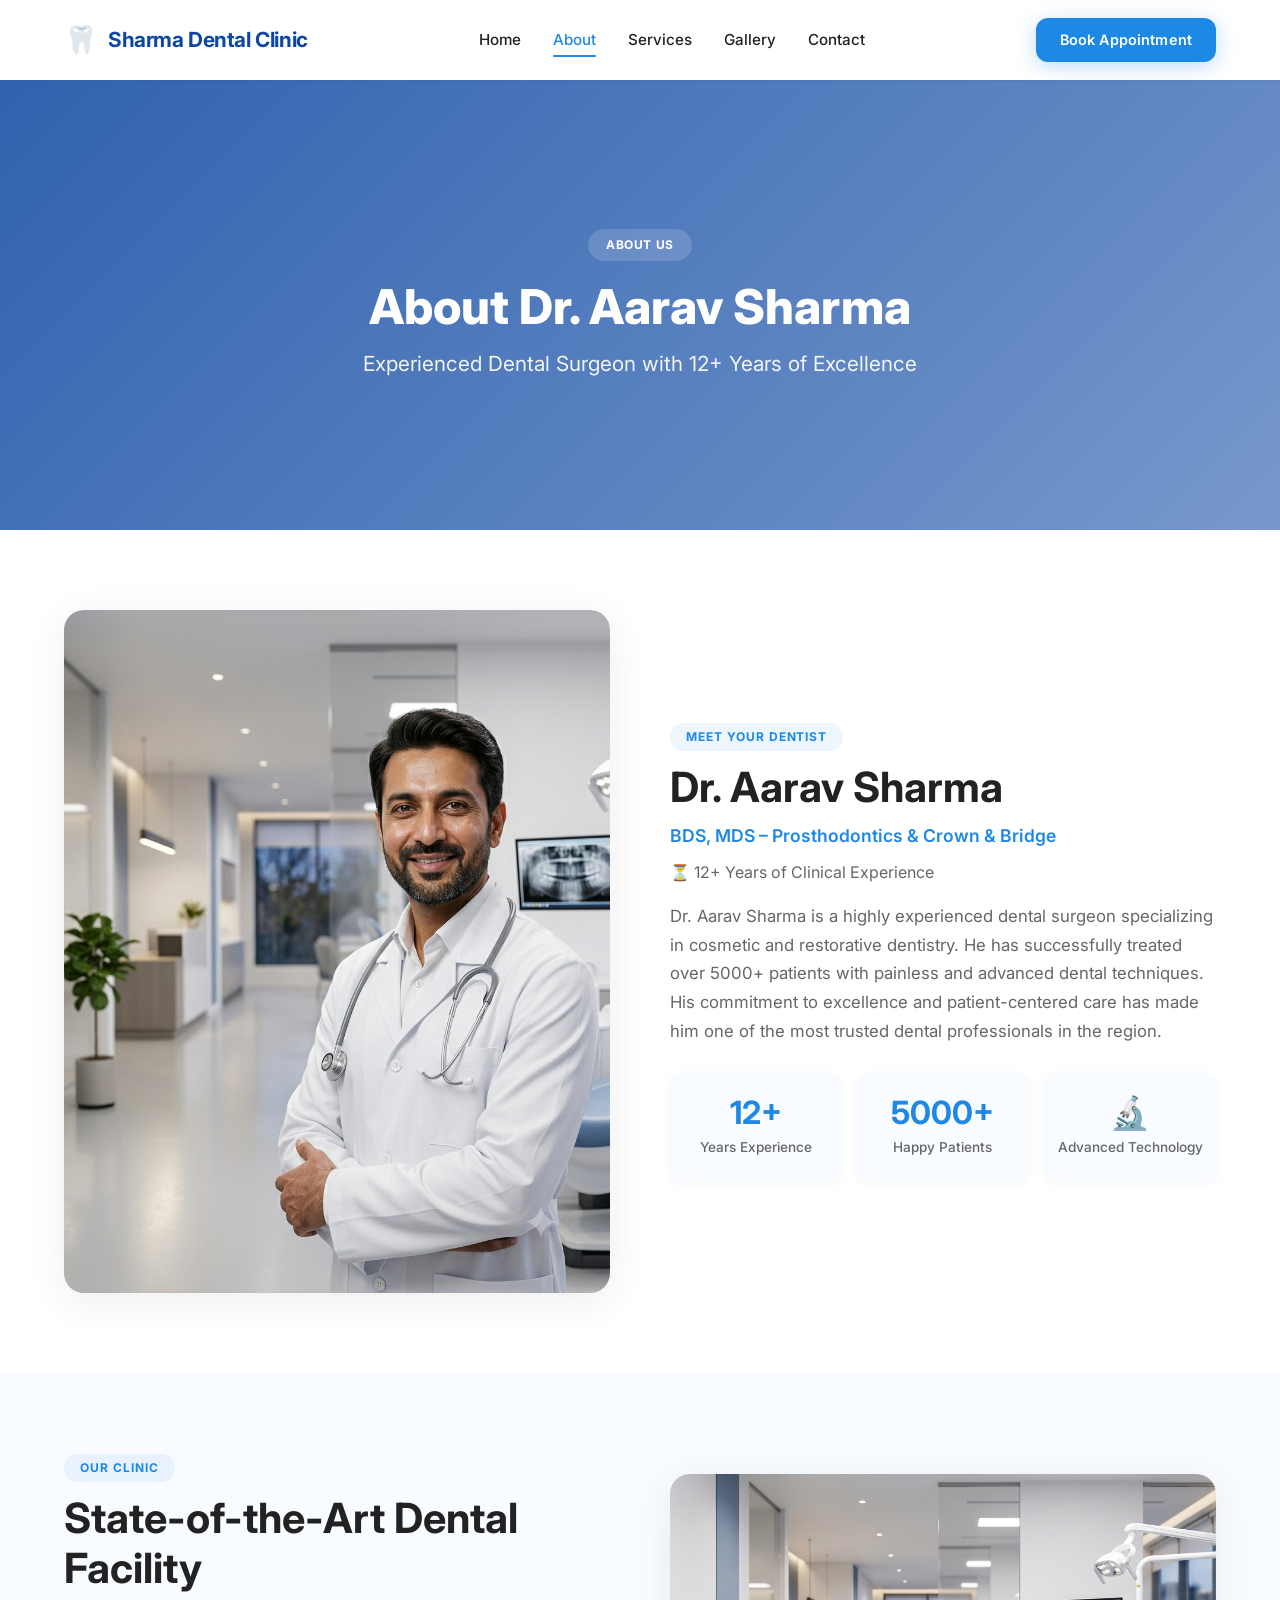
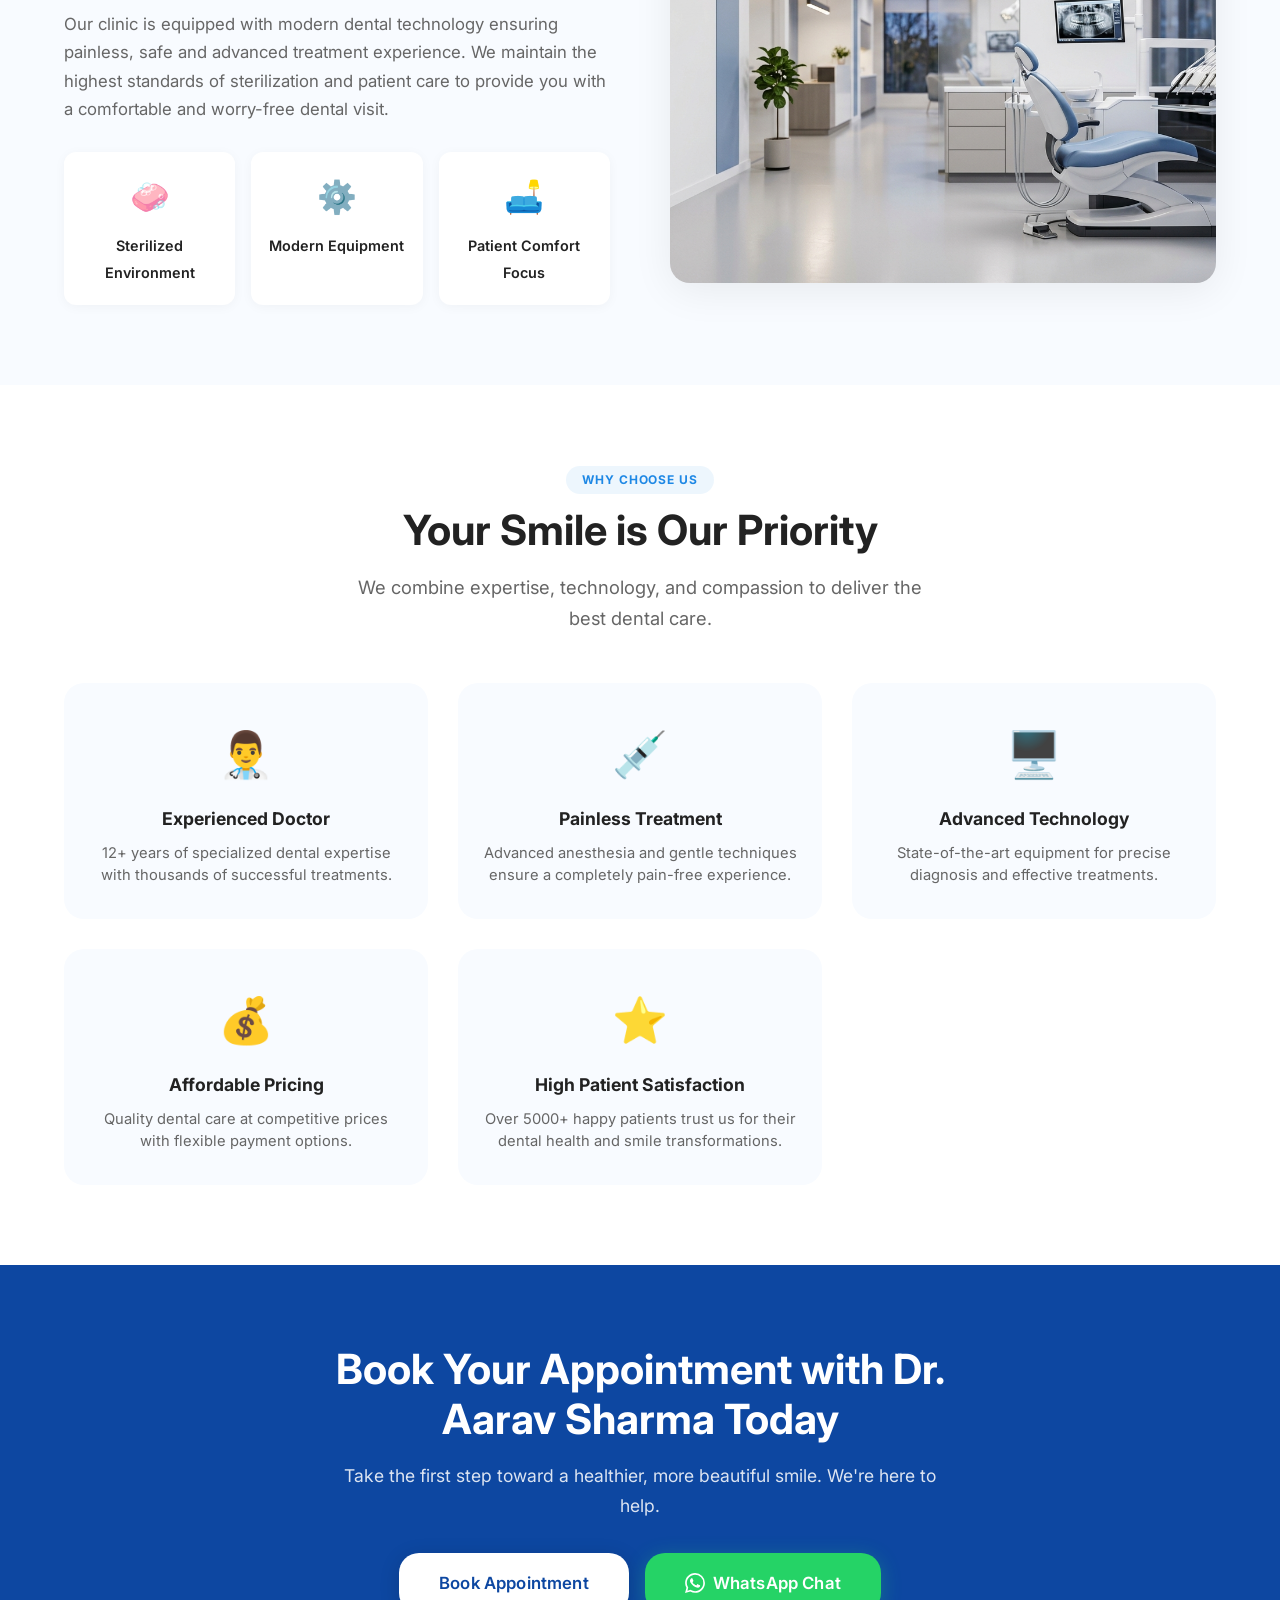
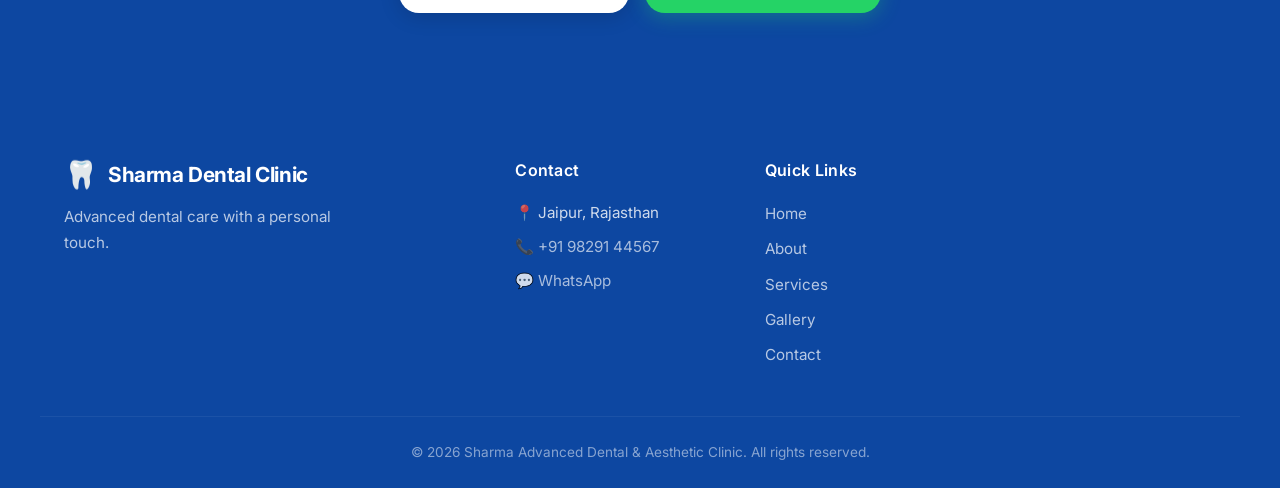
==== about.html @ 21d26232 "Initial commit" ====
<!DOCTYPE html>
<html lang="en">
<head>
    <meta charset="UTF-8" />
    <meta name="viewport" content="width=device-width, initial-scale=1.0" />
    <title>About Dr. Aarav Sharma | Sharma Advanced Dental & Aesthetic Clinic</title>
    <link rel="stylesheet" href="style.css" />
    <link rel="preconnect" href="https://fonts.googleapis.com" />
    <link rel="preconnect" href="https://fonts.gstatic.com" crossorigin />
    <link href="https://fonts.googleapis.com/css2?family=Inter:opsz,wght@14..32,300;14..32,400;14..32,500;14..32,600;14..32,700;14..32,800&display=swap" rel="stylesheet" />
</head>
<body>

    <!-- ========== HEADER ========== -->
    <header class="header">
        <div class="container header-inner">
            <a href="index.html" class="logo">
                <span class="logo-icon">🦷</span>
                <span class="logo-text">Sharma Dental Clinic</span>
            </a>
            <nav class="nav" id="mainNav">
                <ul class="nav-list">
                    <li><a href="index.html">Home</a></li>
                    <li><a href="about.html" class="active">About</a></li>
                    <li><a href="services.html">Services</a></li>
                    <li><a href="gallery.html">Gallery</a></li>
                    <li><a href="contact.html">Contact</a></li>
                </ul>
            </nav>
            <a href="contact.html" class="btn btn-primary btn-appointment">Book Appointment</a>
            <button class="hamburger" id="hamburgerBtn" aria-label="Toggle navigation">
                <span></span><span></span><span></span>
            </button>
        </div>
    </header>

    <!-- ========== HERO ABOUT ========== -->
    <section class="page-hero" id="about-hero" style="background-image: url('https://images.unsplash.com/photo-1588337365216-dc76d8062fe8?w=1600&q=80'); background-size: cover; background-position: center;">
        <div class="page-hero-overlay" style="background: linear-gradient(135deg, rgba(13, 71, 161, 0.85) 0%, rgba(13, 71, 161, 0.55) 100%);">
            <div class="container page-hero-content">
                <span class="hero-badge">About Us</span>
                <h1 class="page-hero-title">About Dr. Aarav Sharma</h1>
                <p class="page-hero-subtitle">Experienced Dental Surgeon with 12+ Years of Excellence</p>
            </div>
        </div>
    </section>

    <!-- ========== DOCTOR PROFILE ========== -->
    <section class="doctor-profile">
        <div class="container doctor-profile-inner">
            <div class="doctor-profile-image">
                <img src="doctor-profile.png" alt="Dr. Aarav Sharma" width="500" height="600" loading="lazy" />
            </div>
            <div class="doctor-profile-content">
                <span class="section-tag">Meet Your Dentist</span>
                <h2 class="section-title">Dr. Aarav Sharma</h2>
                <p class="doctor-qualification">BDS, MDS – Prosthodontics &amp; Crown &amp; Bridge</p>
                <p class="doctor-experience">⏳ 12+ Years of Clinical Experience</p>
                <p class="doctor-bio">
                    Dr. Aarav Sharma is a highly experienced dental surgeon specializing in cosmetic and restorative dentistry. He has successfully treated over 5000+ patients with painless and advanced dental techniques. His commitment to excellence and patient-centered care has made him one of the most trusted dental professionals in the region.
                </p>
                <div class="doctor-stats">
                    <div class="stat-item">
                        <span class="stat-number">12+</span>
                        <span class="stat-label">Years Experience</span>
                    </div>
                    <div class="stat-item">
                        <span class="stat-number">5000+</span>
                        <span class="stat-label">Happy Patients</span>
                    </div>
                    <div class="stat-item">
                        <span class="stat-number">🔬</span>
                        <span class="stat-label">Advanced Technology</span>
                    </div>
                </div>
            </div>
        </div>
    </section>

    <!-- ========== CLINIC INTERIOR ========== -->
    <section class="clinic-interior">
        <div class="container clinic-interior-inner">
            <div class="clinic-interior-content">
                <span class="section-tag">Our Clinic</span>
                <h2 class="section-title">State-of-the-Art Dental Facility</h2>
                <p class="clinic-interior-text">
                    Our clinic is equipped with modern dental technology ensuring painless, safe and advanced treatment experience. We maintain the highest standards of sterilization and patient care to provide you with a comfortable and worry-free dental visit.
                </p>
                <div class="clinic-features">
                    <div class="clinic-feature">
                        <span class="feature-icon">🧼</span>
                        <span class="feature-label">Sterilized Environment</span>
                    </div>
                    <div class="clinic-feature">
                        <span class="feature-icon">⚙️</span>
                        <span class="feature-label">Modern Equipment</span>
                    </div>
                    <div class="clinic-feature">
                        <span class="feature-icon">🛋️</span>
                        <span class="feature-label">Patient Comfort Focus</span>
                    </div>
                </div>
            </div>
            <div class="clinic-interior-image">
                <img src="clinic-interior.png" alt="Modern Dental Clinic Interior" width="600" height="450" loading="lazy" />
            </div>
        </div>
    </section>

    <!-- ========== WHY CHOOSE US ========== -->
    <section class="why-choose">
        <div class="container">
            <div class="why-choose-header">
                <span class="section-tag">Why Choose Us</span>
                <h2 class="section-title">Your Smile is Our Priority</h2>
                <p class="section-subtitle">
                    We combine expertise, technology, and compassion to deliver the best dental care.
                </p>
            </div>
            <div class="why-choose-grid">
                <div class="why-choose-card">
                    <div class="why-choose-icon">👨‍⚕️</div>
                    <h3 class="why-choose-title">Experienced Doctor</h3>
                    <p class="why-choose-desc">12+ years of specialized dental expertise with thousands of successful treatments.</p>
                </div>
                <div class="why-choose-card">
                    <div class="why-choose-icon">💉</div>
                    <h3 class="why-choose-title">Painless Treatment</h3>
                    <p class="why-choose-desc">Advanced anesthesia and gentle techniques ensure a completely pain-free experience.</p>
                </div>
                <div class="why-choose-card">
                    <div class="why-choose-icon">🖥️</div>
                    <h3 class="why-choose-title">Advanced Technology</h3>
                    <p class="why-choose-desc">State-of-the-art equipment for precise diagnosis and effective treatments.</p>
                </div>
                <div class="why-choose-card">
                    <div class="why-choose-icon">💰</div>
                    <h3 class="why-choose-title">Affordable Pricing</h3>
                    <p class="why-choose-desc">Quality dental care at competitive prices with flexible payment options.</p>
                </div>
                <div class="why-choose-card">
                    <div class="why-choose-icon">⭐</div>
                    <h3 class="why-choose-title">High Patient Satisfaction</h3>
                    <p class="why-choose-desc">Over 5000+ happy patients trust us for their dental health and smile transformations.</p>
                </div>
            </div>
        </div>
    </section>

    <!-- ========== CALL TO ACTION ========== -->
    <section class="cta">
        <div class="container cta-inner">
            <h2 class="cta-title">Book Your Appointment with Dr. Aarav Sharma Today</h2>
            <p class="cta-text">
                Take the first step toward a healthier, more beautiful smile. We're here to help.
            </p>
            <div class="cta-buttons">
                <a href="contact.html" class="btn btn-primary btn-lg">
                    Book Appointment
                </a>
                <a href="https://wa.me/919829144567" target="_blank" class="btn btn-whatsapp btn-lg">
                    <svg width="20" height="20" viewBox="0 0 24 24" fill="none" xmlns="http://www.w3.org/2000/svg">
                        <path d="M17.472 14.382c-.297-.149-1.758-.867-2.03-.967-.273-.099-.471-.148-.67.15-.197.297-.767.966-.94 1.164-.173.199-.347.223-.644.075-.297-.15-1.255-.463-2.39-1.475-.883-.788-1.48-1.761-1.653-2.059-.173-.297-.018-.458.13-.606.134-.133.298-.347.446-.52.149-.174.198-.298.298-.497.099-.198.05-.371-.025-.52-.075-.149-.669-1.612-.916-2.207-.242-.579-.487-.5-.669-.51-.173-.008-.371-.01-.57-.01-.198 0-.52.074-.792.372-.272.297-1.04 1.016-1.04 2.479 0 1.462 1.065 2.875 1.213 3.074.149.198 2.096 3.2 5.077 4.487.709.306 1.262.489 1.694.625.712.227 1.36.195 1.871.118.571-.085 1.758-.719 2.006-1.413.248-.694.248-1.289.173-1.413-.074-.124-.272-.198-.57-.347m-5.421 7.403h-.004a9.87 9.87 0 01-5.031-1.378l-.361-.214-3.741.982.998-3.648-.235-.374a9.86 9.86 0 01-1.51-5.26c.001-5.45 4.436-9.884 9.888-9.884 2.64 0 5.122 1.03 6.988 2.898a9.825 9.825 0 012.893 6.994c-.003 5.45-4.437 9.884-9.885 9.884m8.413-18.297A11.815 11.815 0 0012.05 0C5.495 0 .16 5.335.157 11.892c0 2.096.547 4.142 1.588 5.945L.057 24l6.305-1.654a11.882 11.882 0 005.683 1.448h.005c6.554 0 11.89-5.335 11.893-11.893a11.821 11.821 0 00-3.48-8.413z" fill="currentColor"/>
                    </svg>
                    WhatsApp Chat
                </a>
            </div>
        </div>
    </section>

    <!-- ========== FOOTER ========== -->
    <footer class="footer" id="contact">
        <div class="container footer-inner">
            <div class="footer-brand">
                <a href="index.html" class="logo">
                    <span class="logo-icon">🦷</span>
                    <span class="logo-text">Sharma Dental Clinic</span>
                </a>
                <p class="footer-tagline">
                    Advanced dental care with a personal touch.
                </p>
            </div>
            <div class="footer-contact">
                <h4 class="footer-heading">Contact</h4>
                <p class="footer-address">📍 Jaipur, Rajasthan</p>
                <p class="footer-phone">📞 <a href="tel:+919829144567">+91 98291 44567</a></p>
                <p class="footer-whatsapp">💬 <a href="https://wa.me/919829144567" target="_blank">WhatsApp</a></p>
            </div>
            <div class="footer-links">
                <h4 class="footer-heading">Quick Links</h4>
                <ul>
                    <li><a href="index.html">Home</a></li>
                    <li><a href="about.html">About</a></li>
                    <li><a href="services.html">Services</a></li>
                    <li><a href="gallery.html">Gallery</a></li>
                    <li><a href="contact.html">Contact</a></li>
                </ul>
            </div>
        </div>
        <div class="footer-bottom">
            <div class="container">
                <p class="footer-copy">
                    &copy; 2026 Sharma Advanced Dental &amp; Aesthetic Clinic. All rights reserved.
                </p>
            </div>
        </div>
    </footer>

    <!-- ========== NAVIGATION JAVASCRIPT ========== -->
    <script>
        document.addEventListener('DOMContentLoaded', function() {
            const hamburger = document.getElementById('hamburgerBtn');
            const nav = document.getElementById('mainNav');

            if (hamburger && nav) {
                hamburger.addEventListener('click', function() {
                    hamburger.classList.toggle('open');
                    nav.classList.toggle('open');
                });

                const navLinks = nav.querySelectorAll('a');
                navLinks.forEach(function(link) {
                    link.addEventListener('click', function() {
                        hamburger.classList.remove('open');
                        nav.classList.remove('open');
                    });
                });
            }
        });
    </script>
</body>
</html>
---- style.css ----
﻿/* ============================================================
   PREMIUM DENTAL CLINIC — COMPLETE REDESIGN
   Modern · Trustworthy · Conversion-Focused
   ============================================================ */

/* ----- ROOT VARIABLES ----- */
:root {
    /* Colours */
    --primary: #1E88E5;
    --primary-dark: #1565C0;
    --primary-darker: #0D47A1;
    --primary-light: #64B5F6;
    --primary-bg: #EAF4FF;
    --page-bg: #F8FBFF;
    --white: #FFFFFF;
    --text-dark: #222222;
    --text-secondary: #666666;
    --text-light: #888888;
    --success: #00A86B;

    /* Shadows — premium soft layering */
    --shadow-sm: 0 2px 12px rgba(0, 0, 0, 0.04);
    --shadow-md: 0 8px 40px rgba(0, 0, 0, 0.07);
    --shadow-lg: 0 16px 64px rgba(0, 0, 0, 0.10);
    --shadow-xl: 0 24px 80px rgba(0, 0, 0, 0.14);

    /* Border radii */
    --radius-sm: 8px;
    --radius: 12px;
    --radius-lg: 20px;
    --radius-xl: 28px;

    /* Transitions */
    --transition: 0.3s cubic-bezier(0.4, 0, 0.2, 1);
    --transition-slow: 0.5s cubic-bezier(0.4, 0, 0.2, 1);
    --transition-bounce: 0.5s cubic-bezier(0.34, 1.56, 0.64, 1);

    /* Typography */
    --font: 'Inter', -apple-system, BlinkMacSystemFont, 'Segoe UI', Roboto, Helvetica, Arial, sans-serif;
    --max-width: 1200px;
    --header-height: 80px;
    --section-spacing: 80px;
    --section-spacing-mobile: 60px;
}

/* ----- RESET & BASE ----- */
*,
*::before,
*::after {
    margin: 0;
    padding: 0;
    box-sizing: border-box;
}

html {
    scroll-behavior: smooth;
    -webkit-font-smoothing: antialiased;
    -moz-osx-font-smoothing: grayscale;
}

body {
    font-family: var(--font);
    color: var(--text-dark);
    background: var(--page-bg);
    line-height: 1.7;
    overflow-x: hidden;
}

img {
    max-width: 100%;
    display: block;
    height: auto;
}

a {
    text-decoration: none;
    color: inherit;
    transition: var(--transition);
}

ul {
    list-style: none;
}

/* ----- CONTAINER ----- */
.container {
    max-width: var(--max-width);
    margin: 0 auto;
    padding: 0 24px;
}

/* ============================================================
   TYPOGRAPHY SYSTEM
   ============================================================ */
.section-tag {
    display: inline-block;
    font-size: 0.75rem;
    font-weight: 700;
    letter-spacing: 0.08em;
    text-transform: uppercase;
    color: var(--primary);
    background: rgba(30, 136, 229, 0.08);
    padding: 4px 16px;
    border-radius: 50px;
    margin-bottom: 12px;
}

.section-title {
    font-size: 2.6rem;
    font-weight: 700;
    line-height: 1.2;
    color: var(--text-dark);
    margin-bottom: 16px;
}

.section-subtitle {
    font-size: 1.15rem;
    color: var(--text-secondary);
    max-width: 600px;
    margin: 0 auto;
}

/* ============================================================
   BUTTON SYSTEM
   ============================================================ */
.btn {
    display: inline-flex;
    align-items: center;
    justify-content: center;
    gap: 8px;
    font-family: var(--font);
    font-weight: 600;
    font-size: 0.95rem;
    padding: 14px 30px;
    border-radius: var(--radius);
    border: none;
    cursor: pointer;
    transition: var(--transition);
    text-align: center;
    white-space: nowrap;
    position: relative;
    overflow: hidden;
    letter-spacing: 0.01em;
}

/* Ripple overlay */
.btn::after {
    content: '';
    position: absolute;
    inset: 0;
    background: rgba(255, 255, 255, 0.12);
    opacity: 0;
    transition: var(--transition);
}

.btn:hover::after {
    opacity: 1;
}

.btn:hover {
    transform: scale(1.04) translateY(-3px);
    box-shadow: var(--shadow-lg);
}

.btn:active {
    transform: scale(0.97);
}

.btn-primary {
    background: var(--primary);
    color: var(--white);
    box-shadow: 0 4px 20px rgba(30, 136, 229, 0.30);
}

.btn-primary:hover {
    background: var(--primary-dark);
    box-shadow: 0 8px 32px rgba(30, 136, 229, 0.40);
}

.btn-secondary {
    background: var(--white);
    color: var(--primary);
    border: 2px solid var(--primary);
}

.btn-secondary:hover {
    background: var(--primary);
    color: var(--white);
    border-color: var(--primary);
}

.btn-whatsapp {
    background: #25D366;
    color: var(--white);
    box-shadow: 0 4px 20px rgba(37, 211, 102, 0.30);
}

.btn-whatsapp:hover {
    background: #1DA851;
    box-shadow: 0 8px 32px rgba(37, 211, 102, 0.40);
}

.btn-lg {
    padding: 16px 40px;
    font-size: 1.05rem;
    border-radius: var(--radius-lg);
}

.btn-appointment {
    padding: 10px 24px;
    font-size: 0.9rem;
    flex-shrink: 0;
}

/* ----- Floating WhatsApp (fixed) ----- */
.whatsapp-float {
    position: fixed;
    bottom: 28px;
    right: 28px;
    z-index: 999;
    display: flex;
    align-items: center;
    justify-content: center;
    width: 60px;
    height: 60px;
    border-radius: 50%;
    background: #25D366;
    color: var(--white);
    font-size: 2rem;
    box-shadow: 0 4px 24px rgba(37, 211, 102, 0.40);
    transition: var(--transition);
    animation: pulse-whatsapp 2.5s ease-in-out infinite;
}

.whatsapp-float:hover {
    transform: scale(1.10) translateY(-4px);
    box-shadow: 0 8px 40px rgba(37, 211, 102, 0.55);
}

@keyframes pulse-whatsapp {
    0%,
    100% {
        box-shadow: 0 4px 24px rgba(37, 211, 102, 0.40);
    }
    50% {
        box-shadow: 0 4px 40px rgba(37, 211, 102, 0.65);
    }
}

/* ============================================================
   HEADER / NAVIGATION
   ============================================================ */
.header {
    position: sticky;
    top: 0;
    z-index: 1000;
    background: rgba(255, 255, 255, 0.92);
    backdrop-filter: blur(12px);
    -webkit-backdrop-filter: blur(12px);
    box-shadow: 0 1px 0 rgba(0, 0, 0, 0.04);
    transition: var(--transition);
    height: var(--header-height);
}

.header.scrolled {
    box-shadow: var(--shadow-sm);
}

.header-inner {
    display: flex;
    align-items: center;
    justify-content: space-between;
    height: 100%;
    gap: 20px;
}

.logo {
    display: flex;
    align-items: center;
    gap: 10px;
    font-weight: 700;
    font-size: 1.3rem;
    color: var(--primary-darker);
    flex-shrink: 0;
}

.logo-icon {
    font-size: 1.7rem;
    line-height: 1;
}

.logo-text {
    letter-spacing: -0.02em;
}

.nav {
    display: flex;
    align-items: center;
}

.nav-list {
    display: flex;
    align-items: center;
    gap: 32px;
}

.nav-list a {
    font-weight: 500;
    font-size: 0.95rem;
    color: var(--text-dark);
    padding: 6px 0;
    position: relative;
    transition: var(--transition);
}

/* Underline hover & active */
.nav-list a::after {
    content: '';
    position: absolute;
    bottom: -2px;
    left: 0;
    width: 0;
    height: 2.5px;
    background: var(--primary);
    border-radius: 4px;
    transition: var(--transition);
}

.nav-list a:hover::after,
.nav-list a.active::after {
    width: 100%;
}

.nav-list a:hover {
    color: var(--primary);
}

.nav-list a.active {
    color: var(--primary);
}

/* Hamburger (hidden on desktop) */
.hamburger {
    display: none;
    flex-direction: column;
    gap: 5px;
    background: none;
    border: none;
    cursor: pointer;
    padding: 6px;
    z-index: 1001;
}

.hamburger span {
    display: block;
    width: 28px;
    height: 2.5px;
    background: var(--text-dark);
    border-radius: 4px;
    transition: var(--transition);
    transform-origin: center;
}

.hamburger.open span:nth-child(1) {
    transform: rotate(45deg) translate(5px, 5px);
}

.hamburger.open span:nth-child(2) {
    opacity: 0;
}

.hamburger.open span:nth-child(3) {
    transform: rotate(-45deg) translate(5px, -5px);
}

/* ============================================================
   HERO SECTION
   ============================================================ */
.hero {
    position: relative;
    min-height: 90vh;
    display: flex;
    align-items: center;
    background-size: cover;
    background-position: center;
    background-repeat: no-repeat;
    overflow: hidden;
}

.hero-overlay {
    position: absolute;
    inset: 0;
    background: linear-gradient(135deg, rgba(13, 71, 161, 0.70) 0%, rgba(13, 71, 161, 0.30) 100%);
    display: flex;
    align-items: center;
}

.hero-content {
    position: relative;
    z-index: 2;
    max-width: 720px;
    color: var(--white);
    padding: 40px 0;
}

.hero-badge {
    display: inline-block;
    font-size: 0.75rem;
    font-weight: 700;
    letter-spacing: 0.05em;
    text-transform: uppercase;
    background: rgba(255, 255, 255, 0.15);
    backdrop-filter: blur(4px);
    padding: 6px 18px;
    border-radius: 50px;
    margin-bottom: 20px;
}

.hero-title {
    font-size: 3.6rem;
    font-weight: 800;
    line-height: 1.08;
    margin-bottom: 16px;
}

.hero-subtitle {
    font-size: 1.3rem;
    font-weight: 400;
    opacity: 0.92;
    margin-bottom: 12px;
}

.hero-doctor {
    font-size: 1.05rem;
    opacity: 0.95;
    display: flex;
    flex-wrap: wrap;
    align-items: center;
    gap: 6px 12px;
    margin-bottom: 32px;
}

.hero-doctor .highlight {
    font-weight: 700;
    color: #FFD54F;
    background: rgba(255, 213, 79, 0.15);
    padding: 2px 12px;
    border-radius: 50px;
}

.hero-doctor .separator {
    opacity: 0.5;
}

.hero-buttons {
    display: flex;
    flex-wrap: wrap;
    gap: 16px;
}

.hero-buttons .btn {
    min-width: 180px;
}

/* ============================================================
   PAGE HERO (inner pages)
   ============================================================ */
.page-hero {
    position: relative;
    min-height: 50vh;
    display: flex;
    align-items: center;
    background-size: cover;
    background-position: center;
    background-repeat: no-repeat;
}

.page-hero-overlay {
    position: absolute;
    inset: 0;
    background: linear-gradient(135deg, rgba(13, 71, 161, 0.80) 0%, rgba(13, 71, 161, 0.40) 100%);
    display: flex;
    align-items: center;
}

.page-hero-content {
    position: relative;
    z-index: 2;
    max-width: 720px;
    color: var(--white);
    padding: 60px 0;
    text-align: center;
    margin: 0 auto;
}

.page-hero-title {
    font-size: 3rem;
    font-weight: 800;
    line-height: 1.1;
    margin-bottom: 12px;
}

.page-hero-subtitle {
    font-size: 1.3rem;
    font-weight: 400;
    opacity: 0.92;
}

/* ============================================================
   SECTIONS (common spacing)
   ============================================================ */
.about,
.services,
.trust,
.why-choose,
.doctor-profile,
.clinic-interior,
.services-detail,
.gallery-grid-section,
.contact-info-section,
.contact-form-section,
.map-section,
.faq-section,
.testimonials-section {
    padding: var(--section-spacing) 0;
}

/* ============================================================
   ABOUT (Home preview)
   ============================================================ */
.about {
    background: var(--white);
}

.about-inner {
    display: grid;
    grid-template-columns: 1fr 1fr;
    gap: 60px;
    align-items: center;
}

.about-image img {
    width: 100%;
    border-radius: var(--radius-lg);
    box-shadow: var(--shadow-md);
    object-fit: cover;
    aspect-ratio: 4 / 5;
    transition: var(--transition-slow);
}

.about-image img:hover {
    transform: scale(1.02);
    box-shadow: var(--shadow-lg);
}

.about-content .section-title {
    margin-bottom: 20px;
}

.about-text {
    font-size: 1.05rem;
    color: var(--text-secondary);
    margin-bottom: 28px;
    line-height: 1.7;
}

.about-stats {
    display: grid;
    grid-template-columns: repeat(3, 1fr);
    gap: 16px;
    margin-bottom: 32px;
}

.stat-item {
    background: var(--page-bg);
    padding: 20px 12px;
    border-radius: var(--radius);
    text-align: center;
    box-shadow: var(--shadow-sm);
    transition: var(--transition);
    border: 1px solid transparent;
}

.stat-item:hover {
    transform: translateY(-6px);
    box-shadow: var(--shadow-md);
    border-color: var(--primary-light);
}

.stat-number {
    display: block;
    font-size: 2rem;
    font-weight: 700;
    color: var(--primary);
    line-height: 1.2;
}

.stat-label {
    display: block;
    font-size: 0.85rem;
    color: var(--text-secondary);
    font-weight: 500;
    margin-top: 4px;
}

/* ============================================================
   SERVICES (Home preview)
   ============================================================ */
.services {
    background: var(--page-bg);
}

.services-header {
    text-align: center;
    margin-bottom: 48px;
}

.services-preview-image {
    margin-bottom: 48px;
    border-radius: var(--radius-lg);
    overflow: hidden;
    box-shadow: var(--shadow-sm);
    transition: var(--transition);
}

.services-preview-image img {
    width: 100%;
    object-fit: cover;
    max-height: 280px;
    transition: var(--transition-slow);
}

.services-preview-image:hover img {
    transform: scale(1.04);
}

.services-grid {
    display: grid;
    grid-template-columns: repeat(3, 1fr);
    gap: 30px;
    margin-bottom: 48px;
}

.service-card {
    background: var(--white);
    padding: 32px 24px 28px;
    border-radius: var(--radius-lg);
    box-shadow: var(--shadow-sm);
    border: 1px solid rgba(0, 0, 0, 0.04);
    transition: var(--transition);
    text-align: center;
    display: flex;
    flex-direction: column;
    align-items: center;
    height: 100%;
}

.service-card:hover {
    transform: translateY(-10px);
    box-shadow: var(--shadow-lg);
    border-color: var(--primary-light);
}

.service-icon {
    font-size: 3rem;
    margin-bottom: 14px;
    display: block;
}

.service-name {
    font-size: 1.2rem;
    font-weight: 700;
    color: var(--text-dark);
    margin-bottom: 8px;
}

.service-desc {
    font-size: 0.95rem;
    color: var(--text-secondary);
    line-height: 1.6;
}

.services-cta {
    text-align: center;
}

/* ============================================================
   TRUST (Patient Trust)
   ============================================================ */
.trust {
    background: var(--white);
}

.trust-inner {
    display: grid;
    grid-template-columns: 1fr 1fr;
    gap: 60px;
    align-items: center;
}

.trust-image img {
    width: 100%;
    border-radius: var(--radius-lg);
    box-shadow: var(--shadow-md);
    object-fit: cover;
    aspect-ratio: 4 / 3;
    transition: var(--transition-slow);
}

.trust-image img:hover {
    transform: scale(1.02);
    box-shadow: var(--shadow-lg);
}

.trust-content .section-tag {
    margin-bottom: 12px;
}

.trust-title {
    font-size: 2.4rem;
    font-weight: 700;
    line-height: 1.2;
    color: var(--text-dark);
    margin-bottom: 8px;
}

.trust-highlight {
    font-size: 1.3rem;
    font-weight: 600;
    color: var(--primary);
    margin-bottom: 16px;
}

.trust-text {
    font-size: 1rem;
    color: var(--text-secondary);
    line-height: 1.7;
    margin-bottom: 24px;
}

.trust-rating {
    display: flex;
    align-items: center;
    gap: 16px;
    flex-wrap: wrap;
}

.stars {
    font-size: 1.4rem;
    letter-spacing: 2px;
    color: #F5A623;
}

.rating-text {
    font-weight: 500;
    color: var(--text-secondary);
}

/* ============================================================
   TESTIMONIALS
   ============================================================ */
.testimonials-section {
    background: var(--page-bg);
}

.testimonials-header {
    text-align: center;
    margin-bottom: 48px;
}

.testimonials-grid {
    display: grid;
    grid-template-columns: repeat(3, 1fr);
    gap: 30px;
}

.testimonial-card {
    background: var(--white);
    padding: 32px 28px;
    border-radius: var(--radius-lg);
    box-shadow: var(--shadow-sm);
    transition: var(--transition);
    border: 1px solid transparent;
}

.testimonial-card:hover {
    transform: translateY(-6px);
    box-shadow: var(--shadow-md);
    border-color: var(--primary-light);
}

.testimonial-stars {
    color: #F5A623;
    font-size: 1.1rem;
    letter-spacing: 2px;
    margin-bottom: 12px;
}

.testimonial-text {
    font-size: 1rem;
    color: var(--text-secondary);
    line-height: 1.6;
    margin-bottom: 16px;
}

.testimonial-author {
    font-weight: 600;
    color: var(--text-dark);
}

.testimonial-role {
    font-size: 0.85rem;
    color: var(--text-light);
}

/* ============================================================
   FAQ SECTION
   ============================================================ */
.faq-section {
    background: var(--white);
}

.faq-header {
    text-align: center;
    margin-bottom: 48px;
}

.faq-list {
    max-width: 800px;
    margin: 0 auto;
}

.faq-item {
    border-bottom: 1px solid rgba(0, 0, 0, 0.06);
    padding: 20px 0;
}

.faq-item:last-child {
    border-bottom: none;
}

.faq-question {
    display: flex;
    justify-content: space-between;
    align-items: center;
    cursor: pointer;
    font-weight: 600;
    font-size: 1.1rem;
    color: var(--text-dark);
    padding: 4px 0;
    transition: var(--transition);
}

.faq-question:hover {
    color: var(--primary);
}

.faq-question .faq-toggle {
    font-size: 1.4rem;
    transition: var(--transition);
}

.faq-item.active .faq-toggle {
    transform: rotate(45deg);
    color: var(--primary);
}

.faq-answer {
    max-height: 0;
    overflow: hidden;
    transition: var(--transition);
    color: var(--text-secondary);
    font-size: 0.98rem;
    line-height: 1.6;
}

.faq-item.active .faq-answer {
    max-height: 200px;
    padding-top: 12px;
}

/* ============================================================
   CTA
   ============================================================ */
.cta {
    padding: 80px 0;
    background: var(--primary-darker);
    color: var(--white);
    text-align: center;
}

.cta-inner {
    max-width: 680px;
    margin: 0 auto;
}

.cta-title {
    font-size: 2.6rem;
    font-weight: 700;
    line-height: 1.2;
    margin-bottom: 16px;
}

.cta-text {
    font-size: 1.1rem;
    opacity: 0.85;
    margin-bottom: 32px;
}

.cta-buttons {
    display: flex;
    flex-wrap: wrap;
    justify-content: center;
    gap: 16px;
}

.cta-buttons .btn-primary {
    background: var(--white);
    color: var(--primary-darker);
    box-shadow: 0 4px 20px rgba(0, 0, 0, 0.15);
}

.cta-buttons .btn-primary:hover {
    background: #f0f4ff;
    box-shadow: 0 8px 32px rgba(0, 0, 0, 0.25);
}

.cta-buttons .btn-whatsapp {
    background: #25D366;
    color: var(--white);
}

.cta-buttons .btn-whatsapp:hover {
    background: #1DA851;
}

/* ============================================================
   FOOTER
   ============================================================ */
.footer {
    background: var(--primary-darker);
    color: var(--white);
    padding-top: 64px;
}

.footer-inner {
    display: grid;
    grid-template-columns: 2fr 1fr 1fr 1fr;
    gap: 48px;
    padding-bottom: 48px;
    border-bottom: 1px solid rgba(255, 255, 255, 0.06);
}

.footer-brand .logo {
    color: var(--white);
    margin-bottom: 12px;
}

.footer-tagline {
    font-size: 0.95rem;
    opacity: 0.7;
    max-width: 280px;
}

.footer-heading {
    font-size: 1rem;
    font-weight: 600;
    margin-bottom: 16px;
    letter-spacing: 0.02em;
}

.footer-contact p {
    margin-bottom: 8px;
    font-size: 0.95rem;
    opacity: 0.8;
}

.footer-contact a {
    opacity: 0.8;
    transition: var(--transition);
}

.footer-contact a:hover {
    opacity: 1;
    color: #FFD54F;
}

.footer-links ul {
    display: flex;
    flex-direction: column;
    gap: 8px;
}

.footer-links a {
    font-size: 0.95rem;
    opacity: 0.7;
    transition: var(--transition);
}

.footer-links a:hover {
    opacity: 1;
    color: #FFD54F;
    padding-left: 4px;
}

.footer-social {
    display: flex;
    gap: 12px;
    margin-top: 12px;
}

.footer-social a {
    display: flex;
    align-items: center;
    justify-content: center;
    width: 40px;
    height: 40px;
    border-radius: 50%;
    background: rgba(255, 255, 255, 0.08);
    color: var(--white);
    font-size: 1.1rem;
    transition: var(--transition);
}

.footer-social a:hover {
    background: var(--primary);
    transform: translateY(-3px);
}

.footer-bottom {
    padding: 24px 0;
}

.footer-copy {
    font-size: 0.85rem;
    text-align: center;
    opacity: 0.5;
}

/* ============================================================
   ABOUT PAGE
   ============================================================ */
.doctor-profile {
    background: var(--white);
}

.doctor-profile-inner {
    display: grid;
    grid-template-columns: 1fr 1fr;
    gap: 60px;
    align-items: center;
}

.doctor-profile-image img {
    width: 100%;
    border-radius: var(--radius-lg);
    box-shadow: var(--shadow-md);
    object-fit: cover;
    aspect-ratio: 4 / 5;
    transition: var(--transition-slow);
}

.doctor-profile-image img:hover {
    transform: scale(1.02);
    box-shadow: var(--shadow-lg);
}

.doctor-profile-content .section-title {
    margin-bottom: 8px;
}

.doctor-qualification {
    font-size: 1.1rem;
    color: var(--primary);
    font-weight: 600;
    margin-bottom: 8px;
}

.doctor-experience {
    font-size: 1rem;
    color: var(--text-secondary);
    margin-bottom: 16px;
}

.doctor-bio {
    font-size: 1.05rem;
    color: var(--text-secondary);
    line-height: 1.7;
    margin-bottom: 28px;
}

.doctor-stats {
    display: grid;
    grid-template-columns: repeat(3, 1fr);
    gap: 16px;
}

.doctor-stats .stat-item {
    background: var(--page-bg);
}

/* Clinic Interior */
.clinic-interior {
    background: var(--page-bg);
}

.clinic-interior-inner {
    display: grid;
    grid-template-columns: 1fr 1fr;
    gap: 60px;
    align-items: center;
}

.clinic-interior-content .section-title {
    margin-bottom: 16px;
}

.clinic-interior-text {
    font-size: 1.05rem;
    color: var(--text-secondary);
    line-height: 1.7;
    margin-bottom: 28px;
}

.clinic-features {
    display: grid;
    grid-template-columns: repeat(3, 1fr);
    gap: 16px;
}

.clinic-feature {
    background: var(--white);
    padding: 18px 14px;
    border-radius: var(--radius);
    text-align: center;
    box-shadow: var(--shadow-sm);
    transition: var(--transition);
}

.clinic-feature:hover {
    transform: translateY(-6px);
    box-shadow: var(--shadow-md);
}

.feature-icon {
    font-size: 2rem;
    display: block;
    margin-bottom: 8px;
}

.feature-label {
    font-weight: 600;
    font-size: 0.9rem;
    color: var(--text-dark);
}

.clinic-interior-image img {
    width: 100%;
    border-radius: var(--radius-lg);
    box-shadow: var(--shadow-md);
    object-fit: cover;
    aspect-ratio: 4 / 3;
    transition: var(--transition-slow);
}

.clinic-interior-image img:hover {
    transform: scale(1.02);
    box-shadow: var(--shadow-lg);
}

/* Why Choose Us */
.why-choose {
    background: var(--white);
}

.why-choose-header {
    text-align: center;
    margin-bottom: 48px;
}

.why-choose-grid {
    display: grid;
    grid-template-columns: repeat(3, 1fr);
    gap: 30px;
}

.why-choose-card {
    background: var(--page-bg);
    padding: 32px 24px;
    border-radius: var(--radius-lg);
    text-align: center;
    transition: var(--transition);
    border: 1px solid transparent;
}

.why-choose-card:hover {
    transform: translateY(-8px);
    box-shadow: var(--shadow-md);
    border-color: var(--primary-light);
    background: var(--white);
}

.why-choose-icon {
    font-size: 2.8rem;
    margin-bottom: 12px;
    display: block;
}

.why-choose-title {
    font-size: 1.1rem;
    font-weight: 700;
    color: var(--text-dark);
    margin-bottom: 8px;
}

.why-choose-desc {
    font-size: 0.92rem;
    color: var(--text-secondary);
    line-height: 1.5;
}

/* ============================================================
   SERVICES PAGE
   ============================================================ */
.services-detail {
    background: var(--white);
}

.services-detail-grid {
    display: flex;
    flex-direction: column;
    gap: 60px;
}

.service-detail-card {
    display: grid;
    grid-template-columns: 1fr 1fr;
    gap: 40px;
    align-items: center;
    background: var(--page-bg);
    border-radius: var(--radius-lg);
    overflow: hidden;
    box-shadow: var(--shadow-sm);
    transition: var(--transition);
}

.service-detail-card:hover {
    box-shadow: var(--shadow-lg);
    transform: translateY(-4px);
}

.service-detail-card.reverse {
    direction: rtl;
}

.service-detail-card.reverse .service-detail-content {
    direction: ltr;
}

.service-detail-image {
    overflow: hidden;
    height: 100%;
}

.service-detail-image img {
    width: 100%;
    height: 100%;
    object-fit: cover;
    min-height: 320px;
    transition: var(--transition-slow);
}

.service-detail-card:hover .service-detail-image img {
    transform: scale(1.06);
}

.service-detail-content {
    padding: 40px;
    direction: ltr;
}

.service-detail-tag {
    display: inline-block;
    font-size: 0.7rem;
    font-weight: 700;
    letter-spacing: 0.05em;
    text-transform: uppercase;
    color: var(--primary);
    background: rgba(30, 136, 229, 0.08);
    padding: 4px 14px;
    border-radius: 50px;
    margin-bottom: 12px;
}

.service-detail-title {
    font-size: 2rem;
    font-weight: 700;
    color: var(--text-dark);
    margin-bottom: 12px;
}

.service-detail-desc {
    font-size: 1rem;
    color: var(--text-secondary);
    line-height: 1.7;
    margin-bottom: 20px;
}

.service-detail-benefits h4 {
    font-size: 0.95rem;
    font-weight: 600;
    color: var(--text-dark);
    margin-bottom: 8px;
}

.service-detail-benefits ul {
    list-style: none;
    margin-bottom: 24px;
}

.service-detail-benefits ul li {
    font-size: 0.95rem;
    color: var(--text-secondary);
    padding: 4px 0;
    line-height: 1.5;
}

/* ============================================================
   GALLERY PAGE
   ============================================================ */
.gallery-grid-section {
    background: var(--page-bg);
}

.gallery-grid {
    display: grid;
    grid-template-columns: repeat(2, 1fr);
    gap: 30px;
}

.gallery-item {
    background: var(--white);
    border-radius: var(--radius-lg);
    overflow: hidden;
    box-shadow: var(--shadow-sm);
    transition: var(--transition);
    border: 1px solid rgba(0, 0, 0, 0.04);
}

.gallery-item:hover {
    transform: translateY(-8px);
    box-shadow: var(--shadow-lg);
    border-color: var(--primary-light);
}

.gallery-item-image {
    overflow: hidden;
}

.gallery-item-image img {
    width: 100%;
    height: 260px;
    object-fit: cover;
    transition: var(--transition-slow);
}

.gallery-item:hover .gallery-item-image img {
    transform: scale(1.08);
}

.gallery-item-content {
    padding: 24px;
}

.gallery-item-tag {
    display: inline-block;
    font-size: 0.7rem;
    font-weight: 700;
    letter-spacing: 0.05em;
    text-transform: uppercase;
    color: var(--primary);
    background: rgba(30, 136, 229, 0.08);
    padding: 3px 12px;
    border-radius: 50px;
    margin-bottom: 8px;
}

.gallery-item-title {
    font-size: 1.2rem;
    font-weight: 700;
    color: var(--text-dark);
    margin-bottom: 6px;
}

.gallery-item-desc {
    font-size: 0.92rem;
    color: var(--text-secondary);
    line-height: 1.5;
}

/* Trust Stats (gallery) */
.trust-stats {
    padding: 60px 0;
    background: var(--primary-darker);
    color: var(--white);
}

.trust-stats-grid {
    display: grid;
    grid-template-columns: repeat(4, 1fr);
    gap: 30px;
    text-align: center;
}

.trust-stat-item {
    padding: 16px;
}

.trust-stat-number {
    display: block;
    font-size: 2.8rem;
    font-weight: 800;
    margin-bottom: 4px;
}

.trust-stat-label {
    font-size: 1rem;
    opacity: 0.8;
    font-weight: 500;
}

/* ============================================================
   CONTACT PAGE
   ============================================================ */
.contact-info-section {
    background: var(--white);
}

.contact-info-grid {
    display: grid;
    grid-template-columns: repeat(4, 1fr);
    gap: 24px;
}

.contact-info-card {
    background: var(--page-bg);
    padding: 28px 20px;
    border-radius: var(--radius-lg);
    text-align: center;
    transition: var(--transition);
    border: 1px solid transparent;
}

.contact-info-card:hover {
    transform: translateY(-6px);
    box-shadow: var(--shadow-md);
    border-color: var(--primary-light);
    background: var(--white);
}

.contact-info-icon {
    font-size: 2.4rem;
    display: block;
    margin-bottom: 12px;
}

.contact-info-title {
    font-size: 1rem;
    font-weight: 700;
    color: var(--text-dark);
    margin-bottom: 6px;
}

.contact-info-detail {
    font-size: 0.95rem;
    color: var(--text-secondary);
    line-height: 1.5;
}

.contact-info-detail a {
    color: var(--primary);
    font-weight: 500;
}

.contact-info-detail a:hover {
    color: var(--primary-dark);
}

/* Contact Form — premium redesign */
.contact-form-section {
    background: var(--page-bg);
}

.contact-form-wrapper {
    display: flex;
    justify-content: center;
}

.contact-form-container {
    background: var(--white);
    padding: 48px 56px;
    border-radius: var(--radius-lg);
    box-shadow: var(--shadow-md);
    max-width: 760px;
    width: 100%;
}

.contact-form .form-group {
    margin-bottom: 20px;
}

.contact-form label {
    display: block;
    font-weight: 600;
    font-size: 0.9rem;
    color: var(--text-dark);
    margin-bottom: 6px;
}

.contact-form .required {
    color: #E53935;
}

.contact-form input,
.contact-form select,
.contact-form textarea {
    width: 100%;
    height: 55px;
    padding: 0 16px;
    border: 2px solid #E8ECF1;
    border-radius: var(--radius);
    font-family: var(--font);
    font-size: 0.95rem;
    transition: var(--transition);
    background: var(--white);
    color: var(--text-dark);
}

.contact-form textarea {
    height: 140px;
    padding: 14px 16px;
    resize: vertical;
}

.contact-form input:focus,
.contact-form select:focus,
.contact-form textarea:focus {
    outline: none;
    border-color: var(--primary);
    box-shadow: 0 0 0 4px rgba(30, 136, 229, 0.10);
}

/* Desktop form: 2 columns */
.contact-form .form-row {
    display: grid;
    grid-template-columns: 1fr 1fr;
    gap: 20px;
}

.contact-form .form-row .form-group {
    margin-bottom: 0;
}

/* Submit button */
.contact-form .btn-submit {
    height: 56px;
    width: 100%;
    font-size: 1rem;
    font-weight: 600;
    border: none;
    border-radius: var(--radius);
    background: var(--primary);
    color: var(--white);
    cursor: pointer;
    transition: var(--transition);
    box-shadow: 0 4px 20px rgba(30, 136, 229, 0.25);
    font-family: var(--font);
}

.contact-form .btn-submit:hover {
    background: var(--primary-dark);
    transform: scale(1.02) translateY(-3px);
    box-shadow: 0 8px 32px rgba(30, 136, 229, 0.35);
}

/* Map section */
.map-section {
    background: var(--white);
}

.map-header {
    text-align: center;
    margin-bottom: 40px;
}

.map-container {
    border-radius: var(--radius-lg);
    overflow: hidden;
    box-shadow: var(--shadow-sm);
}

.map-placeholder {
    background: var(--page-bg);
    padding: 80px 40px;
    text-align: center;
    border: 2px dashed rgba(30, 136, 229, 0.15);
    border-radius: var(--radius-lg);
    min-height: 400px;
    display: flex;
    align-items: center;
    justify-content: center;
}

.map-placeholder-content {
    max-width: 480px;
}

.map-icon {
    font-size: 4rem;
    display: block;
    margin-bottom: 16px;
}

.map-placeholder-title {
    font-size: 1.5rem;
    font-weight: 700;
    color: var(--text-dark);
    margin-bottom: 12px;
}

.map-placeholder-text {
    font-size: 1rem;
    color: var(--text-secondary);
    line-height: 1.7;
    margin-bottom: 24px;
}

.map-placeholder-buttons {
    display: flex;
    justify-content: center;
    gap: 16px;
    flex-wrap: wrap;
}

/* ============================================================
   RESPONSIVE DESIGN
   ============================================================ */

/* --- 1024px (Tablet) --- */
@media (max-width: 1024px) {
    .services-grid {
        grid-template-columns: repeat(2, 1fr);
    }
    .why-choose-grid {
        grid-template-columns: repeat(2, 1fr);
    }
    .gallery-grid {
        grid-template-columns: repeat(2, 1fr);
    }
    .trust-stats-grid {
        grid-template-columns: repeat(2, 1fr);
        gap: 20px;
    }
    .contact-info-grid {
        grid-template-columns: repeat(2, 1fr);
    }
    .testimonials-grid {
        grid-template-columns: repeat(2, 1fr);
    }
    .footer-inner {
        grid-template-columns: 1fr 1fr;
        gap: 32px;
    }
    .about-inner,
    .trust-inner,
    .doctor-profile-inner,
    .clinic-interior-inner {
        gap: 40px;
    }
    .hero-title {
        font-size: 2.8rem;
    }
    .section-title {
        font-size: 2.2rem;
    }
    .page-hero-title {
        font-size: 2.6rem;
    }
}

/* --- 768px (Mobile) --- */
@media (max-width: 768px) {
    /* Header — hamburger appears */
    .header-inner {
        flex-wrap: nowrap;
        height: var(--header-height);
    }
    .btn-appointment {
        display: none;
    }

    .hamburger {
        display: flex;
    }

    /* Navigation — hidden by default, shown on hamburger click */
    .nav {
        position: absolute;
        top: var(--header-height);
        left: 0;
        right: 0;
        background: var(--white);
        flex-direction: column;
        padding: 0 24px;
        max-height: 0;
        overflow: hidden;
        transition: max-height 0.4s ease, padding 0.4s ease, opacity 0.3s ease;
        opacity: 0;
        box-shadow: var(--shadow-md);
        border-top: 1px solid rgba(0, 0, 0, 0.04);
        z-index: 999;
    }

    .nav.open {
        max-height: 500px;
        padding: 24px;
        opacity: 1;
    }

    .nav-list {
        flex-direction: column;
        gap: 14px;
        width: 100%;
        align-items: center;
    }

    .nav-list a {
        font-size: 1rem;
        padding: 8px 0;
        width: 100%;
        text-align: center;
    }

    .nav-list a::after {
        display: none;
    }

    .nav-list a.active {
        border-bottom: 2px solid var(--primary);
        padding-bottom: 6px;
    }

    /* Hero */
    .hero {
        min-height: 80vh;
    }
    .hero-title {
        font-size: 2rem;
    }
    .hero-subtitle {
        font-size: 1.05rem;
    }
    .hero-doctor {
        font-size: 0.95rem;
        flex-direction: column;
        align-items: flex-start;
        gap: 4px;
    }
    .hero-doctor .separator {
        display: none;
    }
    .hero-buttons {
        flex-direction: column;
        width: 100%;
    }
    .hero-buttons .btn {
        min-width: unset;
        width: 100%;
    }

    /* Section spacing */
    .about,
    .services,
    .trust,
    .why-choose,
    .doctor-profile,
    .clinic-interior,
    .services-detail,
    .gallery-grid-section,
    .contact-info-section,
    .contact-form-section,
    .map-section,
    .faq-section,
    .testimonials-section {
        padding: var(--section-spacing-mobile) 0;
    }

    /* About */
    .about-inner {
        grid-template-columns: 1fr;
        gap: 32px;
    }
    .about-image img {
        aspect-ratio: 4 / 3;
        max-height: 320px;
    }
    .about-stats {
        grid-template-columns: repeat(3, 1fr);
        gap: 12px;
    }
    .stat-number {
        font-size: 1.4rem;
    }

    /* Services */
    .services-grid {
        grid-template-columns: 1fr;
        gap: 20px;
    }
    .services-preview-image img {
        max-height: 160px;
    }
    .section-title {
        font-size: 1.8rem;
    }

    /* Trust */
    .trust-inner {
        grid-template-columns: 1fr;
        gap: 32px;
    }
    .trust-image img {
        aspect-ratio: 4 / 3;
        max-height: 260px;
    }
    .trust-title {
        font-size: 1.8rem;
    }
    .trust-rating {
        flex-direction: column;
        align-items: flex-start;
        gap: 4px;
    }

    /* Testimonials */
    .testimonials-grid {
        grid-template-columns: 1fr;
        gap: 20px;
    }

    /* FAQ */
    .faq-question {
        font-size: 1rem;
    }

    /* CTA */
    .cta {
        padding: 60px 0;
    }
    .cta-title {
        font-size: 2rem;
    }
    .cta-buttons {
        flex-direction: column;
    }
    .cta-buttons .btn {
        width: 100%;
    }

    /* Footer */
    .footer {
        padding-top: 48px;
    }
    .footer-inner {
        grid-template-columns: 1fr;
        gap: 32px;
        padding-bottom: 32px;
    }
    .footer-brand .logo {
        justify-content: center;
    }
    .footer-tagline {
        max-width: 100%;
        text-align: center;
    }
    .footer-contact,
    .footer-links {
        text-align: center;
    }
    .footer-links ul {
        align-items: center;
    }
    .footer-social {
        justify-content: center;
    }
    .footer-copy {
        font-size: 0.75rem;
    }

    /* Page Hero */
    .page-hero {
        min-height: 40vh;
    }
    .page-hero-title {
        font-size: 2.2rem;
    }
    .page-hero-subtitle {
        font-size: 1.05rem;
    }

    /* About page */
    .doctor-profile-inner {
        grid-template-columns: 1fr;
        gap: 32px;
    }
    .doctor-profile-image img {
        aspect-ratio: 4 / 3;
        max-height: 340px;
    }
    .doctor-stats {
        grid-template-columns: repeat(3, 1fr);
        gap: 12px;
    }
    .clinic-interior-inner {
        grid-template-columns: 1fr;
        gap: 32px;
    }
    .clinic-interior-image img {
        aspect-ratio: 4 / 3;
        max-height: 260px;
    }
    .clinic-features {
        grid-template-columns: repeat(3, 1fr);
        gap: 12px;
    }
    .why-choose-grid {
        grid-template-columns: 1fr 1fr;
        gap: 20px;
    }

    /* Services page */
    .services-detail-grid {
        gap: 40px;
    }
    .service-detail-card {
        grid-template-columns: 1fr;
        gap: 0;
    }
    .service-detail-card.reverse {
        direction: ltr;
    }
    .service-detail-card.reverse .service-detail-content {
        direction: ltr;
    }
    .service-detail-image img {
        min-height: 220px;
    }
    .service-detail-content {
        padding: 28px 24px;
    }
    .service-detail-title {
        font-size: 1.6rem;
    }

    /* Gallery page */
    .gallery-grid {
        grid-template-columns: 1fr;
        gap: 24px;
    }
    .gallery-item-image img {
        height: 200px;
    }
    .trust-stats {
        padding: 40px 0;
    }
    .trust-stats-grid {
        grid-template-columns: repeat(2, 1fr);
        gap: 16px;
    }
    .trust-stat-number {
        font-size: 2rem;
    }

    /* Contact page */
    .contact-info-grid {
        grid-template-columns: 1fr 1fr;
        gap: 16px;
    }
    .contact-form-container {
        padding: 28px 20px;
    }
    .contact-form .form-row {
        grid-template-columns: 1fr;
        gap: 0;
    }
    .contact-form .form-row .form-group {
        margin-bottom: 20px;
    }
    .contact-form .form-row .form-group:last-child {
        margin-bottom: 0;
    }
    .map-placeholder {
        padding: 40px 20px;
        min-height: 300px;
    }

    /* WhatsApp float smaller on mobile */
    .whatsapp-float {
        width: 54px;
        height: 54px;
        font-size: 1.6rem;
        bottom: 20px;
        right: 20px;
    }
}

/* --- 480px (Small Mobile) --- */
@media (max-width: 480px) {
    .container {
        padding: 0 16px;
    }
    .hero-title {
        font-size: 1.6rem;
    }
    .hero-subtitle {
        font-size: 0.95rem;
    }
    .hero-badge {
        font-size: 0.7rem;
        padding: 4px 14px;
    }
    .section-title {
        font-size: 1.5rem;
    }
    .about-stats {
        grid-template-columns: 1fr 1fr;
        gap: 10px;
    }
    .stat-item {
        padding: 14px 8px;
    }
    .stat-number {
        font-size: 1.2rem;
    }
    .cta-title {
        font-size: 1.6rem;
    }
    .btn {
        font-size: 0.85rem;
        padding: 10px 20px;
    }
    .btn-lg {
        padding: 14px 24px;
        font-size: 0.95rem;
    }
    .logo-text {
        font-size: 1rem;
    }
    .why-choose-grid {
        grid-template-columns: 1fr;
        gap: 16px;
    }
    .contact-info-grid {
        grid-template-columns: 1fr;
        gap: 14px;
    }
    .contact-form-container {
        padding: 20px 16px;
    }
    .gallery-item-content {
        padding: 16px;
    }
    .gallery-item-title {
        font-size: 1rem;
    }
    .trust-stats-grid {
        grid-template-columns: 1fr 1fr;
        gap: 12px;
    }
    .trust-stat-number {
        font-size: 1.6rem;
    }
    .trust-stat-label {
        font-size: 0.85rem;
    }
    .doctor-stats {
        grid-template-columns: 1fr 1fr;
        gap: 10px;
    }
    .clinic-features {
        grid-template-columns: 1fr 1fr;
        gap: 10px;
    }
    .service-detail-content {
        padding: 20px 16px;
    }
    .service-detail-title {
        font-size: 1.3rem;
    }
    .page-hero-title {
        font-size: 1.8rem;
    }
    .whatsapp-float {
        width: 48px;
        height: 48px;
        font-size: 1.4rem;
        bottom: 16px;
        right: 16px;
    }
}

/* ============================================================
   ANIMATIONS — subtle & premium
   ============================================================ */

/* Fade In Up (scroll) */
@keyframes fadeInUp {
    from {
        opacity: 0;
        transform: translateY(30px);
    }
    to {
        opacity: 1;
        transform: translateY(0);
    }
}

.fade-in-up {
    animation: fadeInUp 0.8s ease forwards;
}

/* Utility class for staggered animations */
.delay-1 {
    animation-delay: 0.1s;
}
.delay-2 {
    animation-delay: 0.2s;
}
.delay-3 {
    animation-delay: 0.3s;
}
.delay-4 {
    animation-delay: 0.4s;
}

/* ============================================================
   UTILITY & MISC
   ============================================================ */
.text-center {
    text-align: center;
}
.mt-16 {
    margin-top: 16px;
}
.mt-32 {
    margin-top: 32px;
}
.mb-16 {
    margin-bottom: 16px;
}
.mb-32 {
    margin-bottom: 32px;
}

img {
    background: var(--page-bg);
}

/* Focus states for accessibility */
a:focus-visible,
button:focus-visible,
input:focus-visible,
select:focus-visible,
textarea:focus-visible {
    outline: 2px solid var(--primary);
    outline-offset: 2px;
}

/* Custom scrollbar */
::-webkit-scrollbar {
    width: 8px;
}
::-webkit-scrollbar-track {
    background: var(--page-bg);
}
::-webkit-scrollbar-thumb {
    background: var(--primary);
    border-radius: 8px;
}
::-webkit-scrollbar-thumb:hover {
    background: var(--primary-dark);
}
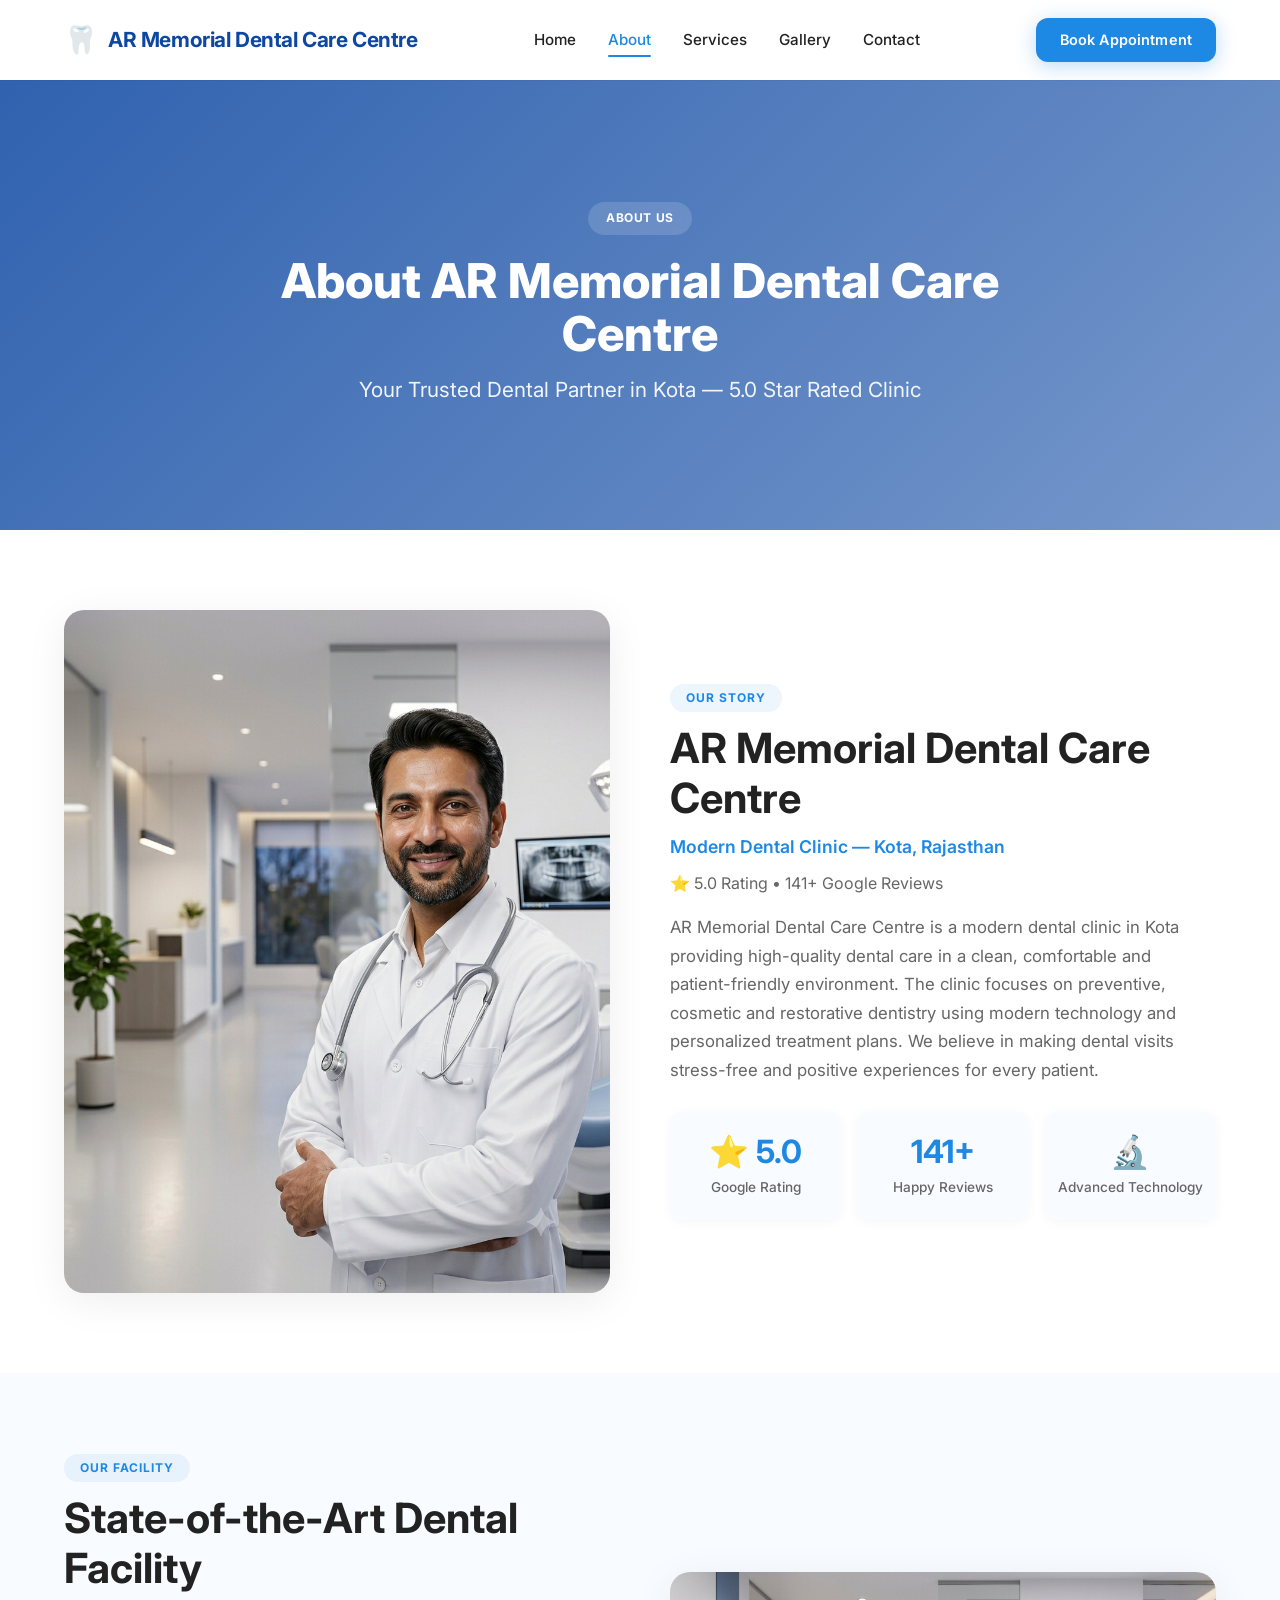
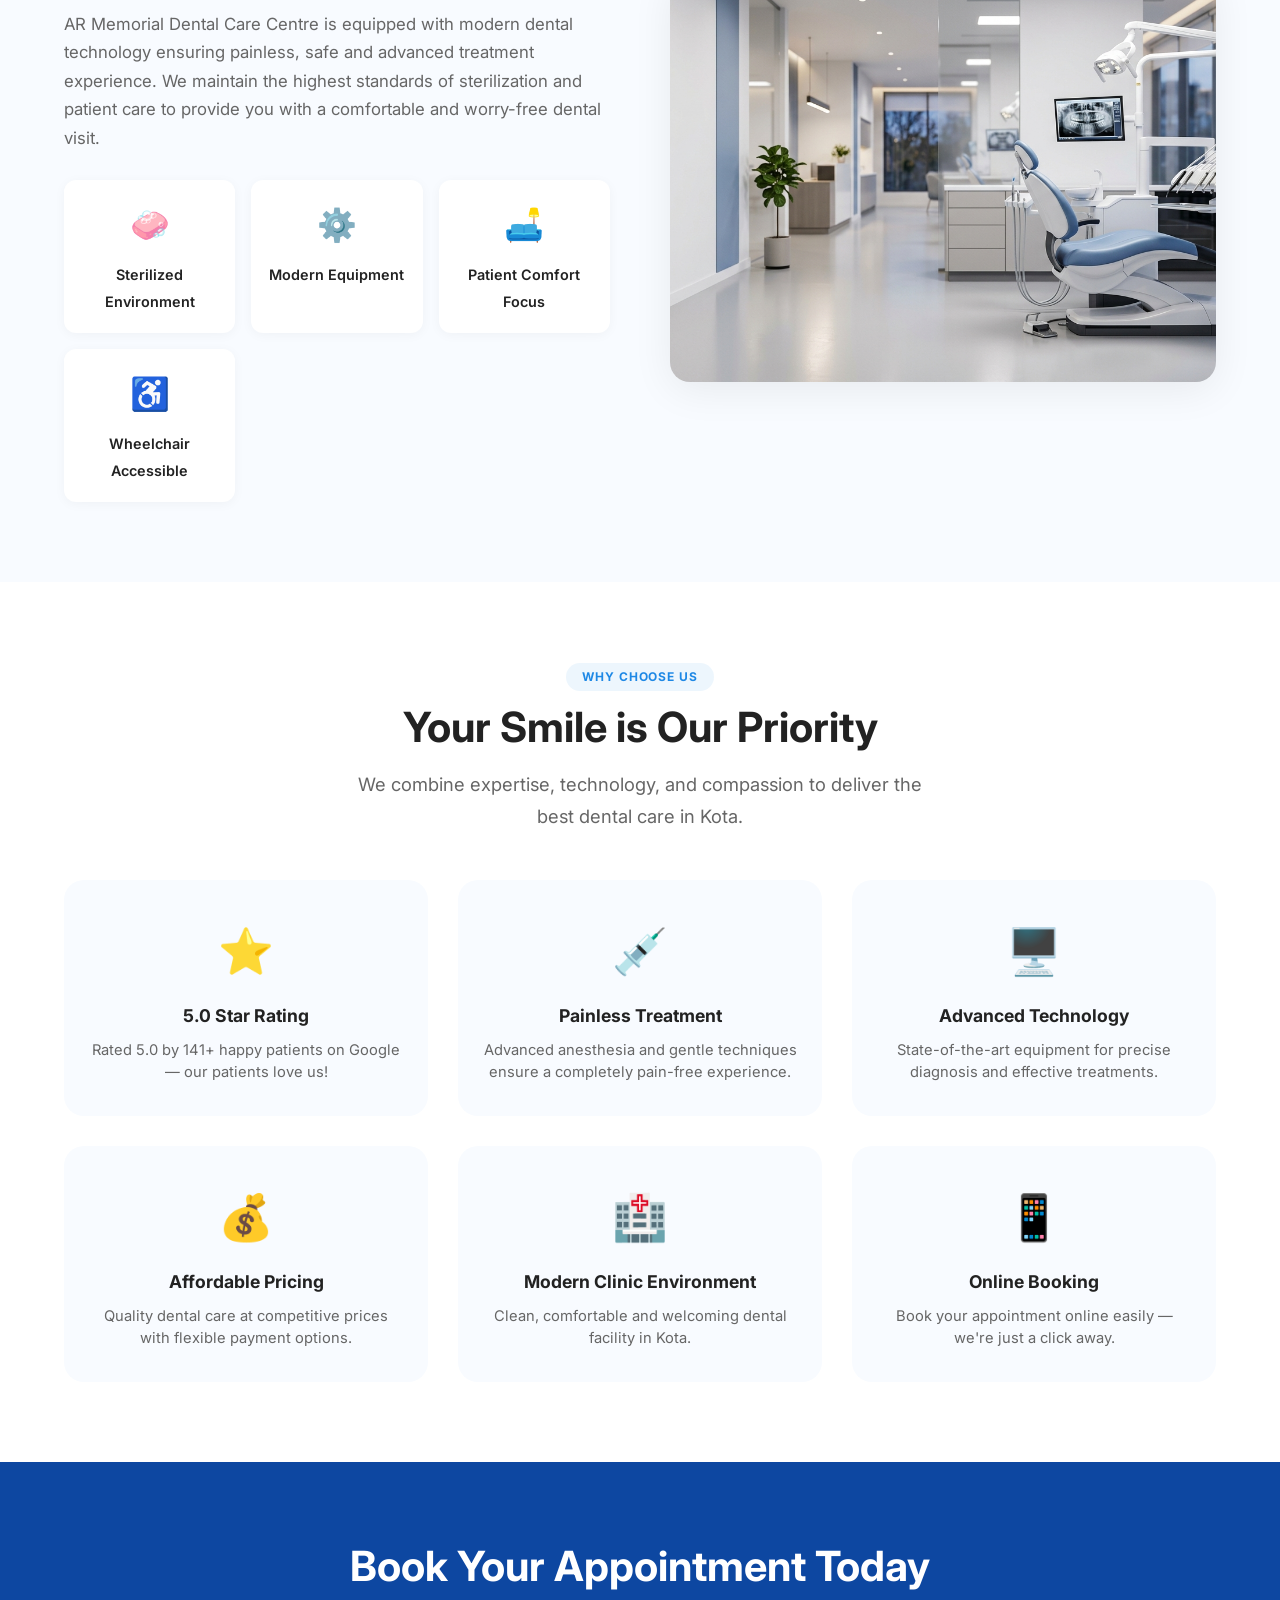
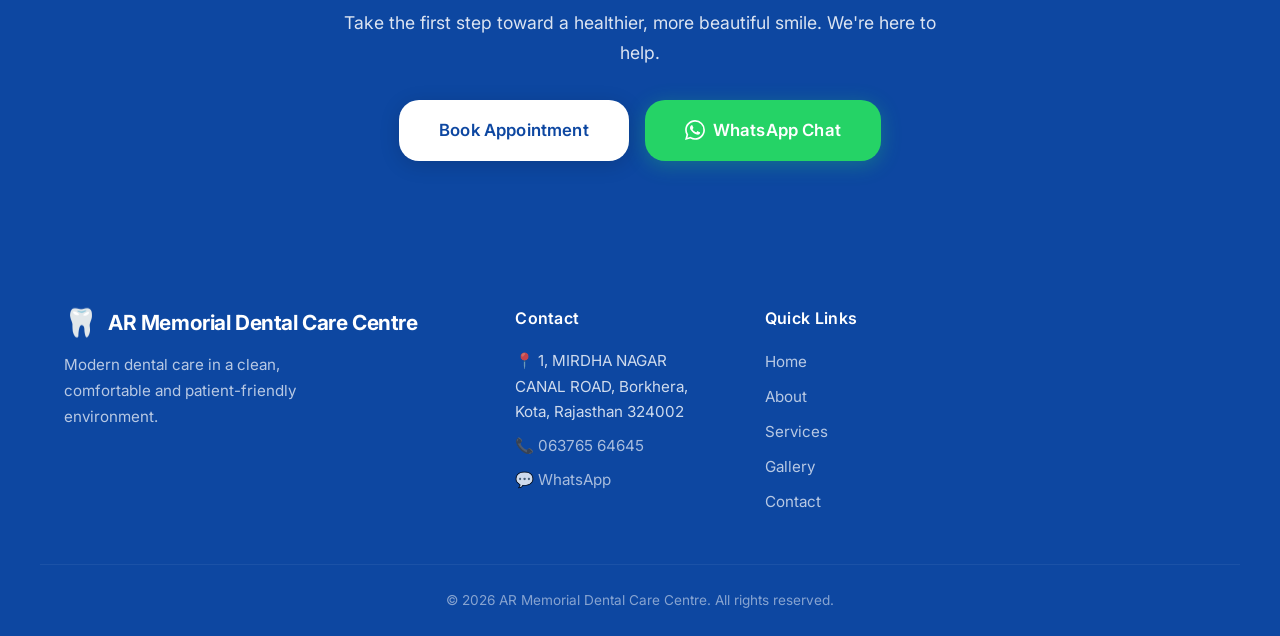
==== commit c7ad958d: "Update about.html" ====
--- a/about.html
+++ b/about.html
@@ -3,7 +3,7 @@
 <head>
     <meta charset="UTF-8" />
     <meta name="viewport" content="width=device-width, initial-scale=1.0" />
-    <title>About Dr. Aarav Sharma | Sharma Advanced Dental & Aesthetic Clinic</title>
+    <title>About AR Memorial Dental Care Centre | Best Dentist in Kota</title>
     <link rel="stylesheet" href="style.css" />
     <link rel="preconnect" href="https://fonts.googleapis.com" />
     <link rel="preconnect" href="https://fonts.gstatic.com" crossorigin />
@@ -16,7 +16,7 @@
         <div class="container header-inner">
             <a href="index.html" class="logo">
                 <span class="logo-icon">🦷</span>
-                <span class="logo-text">Sharma Dental Clinic</span>
+                <span class="logo-text">AR Memorial Dental Care Centre</span>
             </a>
             <nav class="nav" id="mainNav">
                 <ul class="nav-list">
@@ -39,34 +39,34 @@
         <div class="page-hero-overlay" style="background: linear-gradient(135deg, rgba(13, 71, 161, 0.85) 0%, rgba(13, 71, 161, 0.55) 100%);">
             <div class="container page-hero-content">
                 <span class="hero-badge">About Us</span>
-                <h1 class="page-hero-title">About Dr. Aarav Sharma</h1>
-                <p class="page-hero-subtitle">Experienced Dental Surgeon with 12+ Years of Excellence</p>
-            </div>
-        </div>
-    </section>
-
-    <!-- ========== DOCTOR PROFILE ========== -->
+                <h1 class="page-hero-title">About AR Memorial Dental Care Centre</h1>
+                <p class="page-hero-subtitle">Your Trusted Dental Partner in Kota — 5.0 Star Rated Clinic</p>
+            </div>
+        </div>
+    </section>
+
+    <!-- ========== CLINIC PROFILE ========== -->
     <section class="doctor-profile">
         <div class="container doctor-profile-inner">
             <div class="doctor-profile-image">
-                <img src="doctor-profile.png" alt="Dr. Aarav Sharma" width="500" height="600" loading="lazy" />
+                <img src="doctor-profile.png" alt="AR Memorial Dental Care Centre" width="500" height="600" loading="lazy" />
             </div>
             <div class="doctor-profile-content">
-                <span class="section-tag">Meet Your Dentist</span>
-                <h2 class="section-title">Dr. Aarav Sharma</h2>
-                <p class="doctor-qualification">BDS, MDS – Prosthodontics &amp; Crown &amp; Bridge</p>
-                <p class="doctor-experience">⏳ 12+ Years of Clinical Experience</p>
+                <span class="section-tag">Our Story</span>
+                <h2 class="section-title">AR Memorial Dental Care Centre</h2>
+                <p class="doctor-qualification">Modern Dental Clinic — Kota, Rajasthan</p>
+                <p class="doctor-experience">⭐ 5.0 Rating • 141+ Google Reviews</p>
                 <p class="doctor-bio">
-                    Dr. Aarav Sharma is a highly experienced dental surgeon specializing in cosmetic and restorative dentistry. He has successfully treated over 5000+ patients with painless and advanced dental techniques. His commitment to excellence and patient-centered care has made him one of the most trusted dental professionals in the region.
+                    AR Memorial Dental Care Centre is a modern dental clinic in Kota providing high-quality dental care in a clean, comfortable and patient-friendly environment. The clinic focuses on preventive, cosmetic and restorative dentistry using modern technology and personalized treatment plans. We believe in making dental visits stress-free and positive experiences for every patient.
                 </p>
                 <div class="doctor-stats">
                     <div class="stat-item">
-                        <span class="stat-number">12+</span>
-                        <span class="stat-label">Years Experience</span>
+                        <span class="stat-number">⭐ 5.0</span>
+                        <span class="stat-label">Google Rating</span>
                     </div>
                     <div class="stat-item">
-                        <span class="stat-number">5000+</span>
-                        <span class="stat-label">Happy Patients</span>
+                        <span class="stat-number">141+</span>
+                        <span class="stat-label">Happy Reviews</span>
                     </div>
                     <div class="stat-item">
                         <span class="stat-number">🔬</span>
@@ -81,10 +81,10 @@
     <section class="clinic-interior">
         <div class="container clinic-interior-inner">
             <div class="clinic-interior-content">
-                <span class="section-tag">Our Clinic</span>
+                <span class="section-tag">Our Facility</span>
                 <h2 class="section-title">State-of-the-Art Dental Facility</h2>
                 <p class="clinic-interior-text">
-                    Our clinic is equipped with modern dental technology ensuring painless, safe and advanced treatment experience. We maintain the highest standards of sterilization and patient care to provide you with a comfortable and worry-free dental visit.
+                    AR Memorial Dental Care Centre is equipped with modern dental technology ensuring painless, safe and advanced treatment experience. We maintain the highest standards of sterilization and patient care to provide you with a comfortable and worry-free dental visit.
                 </p>
                 <div class="clinic-features">
                     <div class="clinic-feature">
@@ -98,6 +98,10 @@
                     <div class="clinic-feature">
                         <span class="feature-icon">🛋️</span>
                         <span class="feature-label">Patient Comfort Focus</span>
+                    </div>
+                    <div class="clinic-feature">
+                        <span class="feature-icon">♿</span>
+                        <span class="feature-label">Wheelchair Accessible</span>
                     </div>
                 </div>
             </div>
@@ -114,14 +118,14 @@
                 <span class="section-tag">Why Choose Us</span>
                 <h2 class="section-title">Your Smile is Our Priority</h2>
                 <p class="section-subtitle">
-                    We combine expertise, technology, and compassion to deliver the best dental care.
+                    We combine expertise, technology, and compassion to deliver the best dental care in Kota.
                 </p>
             </div>
             <div class="why-choose-grid">
                 <div class="why-choose-card">
-                    <div class="why-choose-icon">👨‍⚕️</div>
-                    <h3 class="why-choose-title">Experienced Doctor</h3>
-                    <p class="why-choose-desc">12+ years of specialized dental expertise with thousands of successful treatments.</p>
+                    <div class="why-choose-icon">⭐</div>
+                    <h3 class="why-choose-title">5.0 Star Rating</h3>
+                    <p class="why-choose-desc">Rated 5.0 by 141+ happy patients on Google — our patients love us!</p>
                 </div>
                 <div class="why-choose-card">
                     <div class="why-choose-icon">💉</div>
@@ -139,9 +143,14 @@
                     <p class="why-choose-desc">Quality dental care at competitive prices with flexible payment options.</p>
                 </div>
                 <div class="why-choose-card">
-                    <div class="why-choose-icon">⭐</div>
-                    <h3 class="why-choose-title">High Patient Satisfaction</h3>
-                    <p class="why-choose-desc">Over 5000+ happy patients trust us for their dental health and smile transformations.</p>
+                    <div class="why-choose-icon">🏥</div>
+                    <h3 class="why-choose-title">Modern Clinic Environment</h3>
+                    <p class="why-choose-desc">Clean, comfortable and welcoming dental facility in Kota.</p>
+                </div>
+                <div class="why-choose-card">
+                    <div class="why-choose-icon">📱</div>
+                    <h3 class="why-choose-title">Online Booking</h3>
+                    <p class="why-choose-desc">Book your appointment online easily — we're just a click away.</p>
                 </div>
             </div>
         </div>
@@ -150,7 +159,7 @@
     <!-- ========== CALL TO ACTION ========== -->
     <section class="cta">
         <div class="container cta-inner">
-            <h2 class="cta-title">Book Your Appointment with Dr. Aarav Sharma Today</h2>
+            <h2 class="cta-title">Book Your Appointment Today</h2>
             <p class="cta-text">
                 Take the first step toward a healthier, more beautiful smile. We're here to help.
             </p>
@@ -174,16 +183,16 @@
             <div class="footer-brand">
                 <a href="index.html" class="logo">
                     <span class="logo-icon">🦷</span>
-                    <span class="logo-text">Sharma Dental Clinic</span>
+                    <span class="logo-text">AR Memorial Dental Care Centre</span>
                 </a>
                 <p class="footer-tagline">
-                    Advanced dental care with a personal touch.
+                    Modern dental care in a clean, comfortable and patient-friendly environment.
                 </p>
             </div>
             <div class="footer-contact">
                 <h4 class="footer-heading">Contact</h4>
-                <p class="footer-address">📍 Jaipur, Rajasthan</p>
-                <p class="footer-phone">📞 <a href="tel:+919829144567">+91 98291 44567</a></p>
+                <p class="footer-address">📍 1, MIRDHA NAGAR CANAL ROAD, Borkhera, Kota, Rajasthan 324002</p>
+                <p class="footer-phone">📞 <a href="tel:06376564645">063765 64645</a></p>
                 <p class="footer-whatsapp">💬 <a href="https://wa.me/919829144567" target="_blank">WhatsApp</a></p>
             </div>
             <div class="footer-links">
@@ -200,7 +209,7 @@
         <div class="footer-bottom">
             <div class="container">
                 <p class="footer-copy">
-                    &copy; 2026 Sharma Advanced Dental &amp; Aesthetic Clinic. All rights reserved.
+                    &copy; 2026 AR Memorial Dental Care Centre. All rights reserved.
                 </p>
             </div>
         </div>
